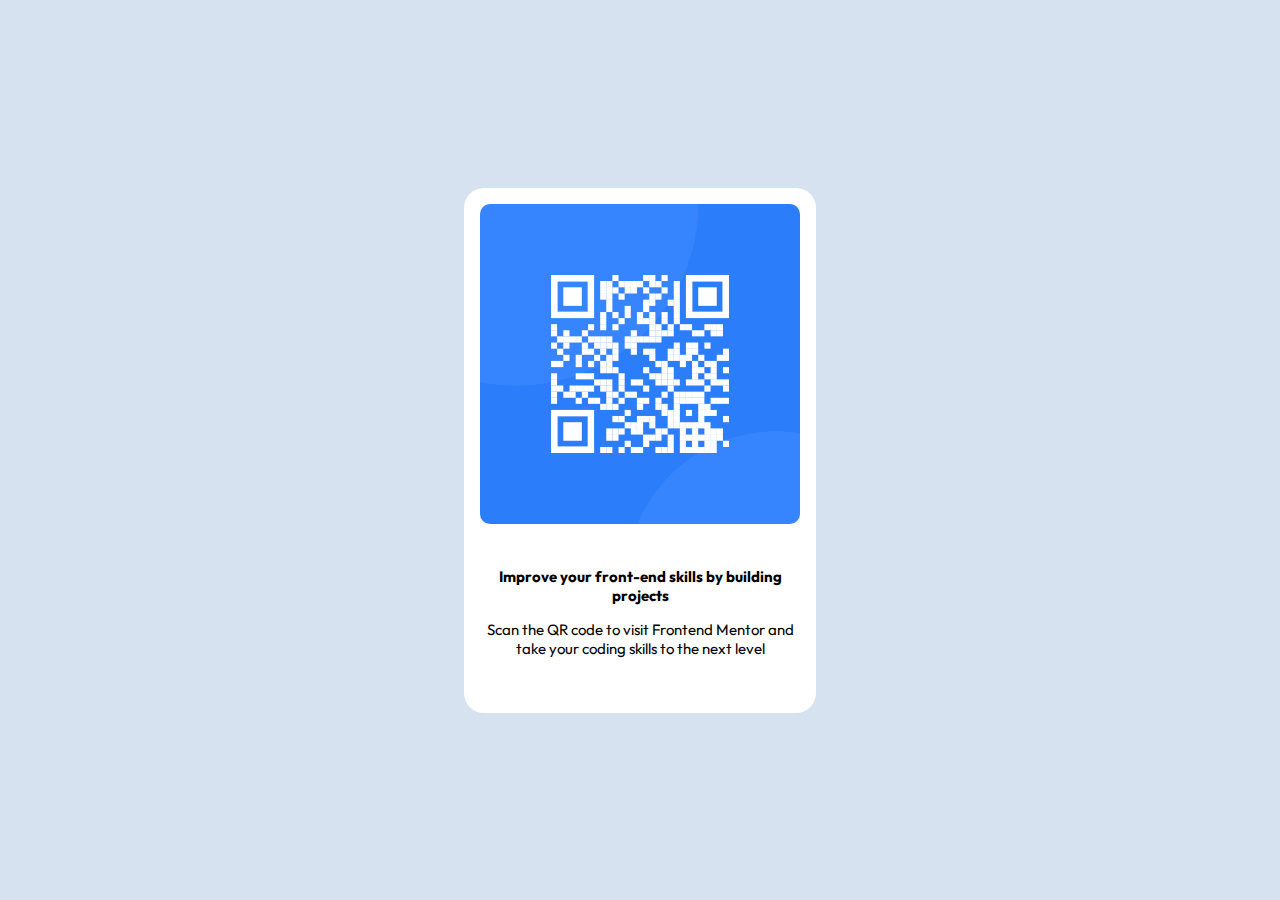
==== index.html @ 48460e38 "Reorganize dir" ====
<!DOCTYPE html>
<html lang="en">
  <head>
    <meta charset="UTF-8" />
    <meta name="viewport" content="width=device-width, initial-scale=1.0" />
    <!-- displays site properly based on user's device -->

    <link
      rel="icon"
      type="image/png"
      sizes="32x32"
      href="./images/favicon-32x32.png"
    />
    <link rel="stylesheet" href="./styles.css" />
    <link rel="preconnect" href="https://fonts.googleapis.com" />
    <link rel="preconnect" href="https://fonts.gstatic.com" crossorigin />
    <link
      href="https://fonts.googleapis.com/css2?family=Outfit:wght@100..900&display=swap"
      rel="stylesheet"
    />
    <title>Frontend Mentor | QR code component</title>
  </head>
  <body>
    <div class="container">
      <section class="qr-code">
        <img src="./images/image-qr-code.png" alt="qr-code" />
      </section>
      <section class="qr-text">
        <p class="heading">Improve your front-end skills by building projects</p>
        <p class="info">
          Scan the QR code to visit Frontend Mentor and take your coding skills
          to the next level
        </p>
      </section>
    </div>
  </body>
  <!-- <footer class="attribution">
    Challenge by
    <a href="https://www.frontendmentor.io?ref=challenge" target="_blank"
      >Frontend Mentor</a
    >. Coded by <a href="#">Williams Akanni</a>. -->
  </footer>
</html>
---- styles.css ----
:root {
  --Slate-300: hsl(212, 45%, 89%);
  --Slate-500: hsl(216, 15%, 48%);
  --Slate-900: hsl(218, 44%, 22%);
  --White: hsl(0, 0%, 100%);
}

body {
  margin: 0;
  padding: 0;
  font-family: "Outfit", sans-serif;
  font-size: 15px;
  background-color: var(--Slate-300);
  min-height: 100vh;
  display: flex;
  justify-content: center;
  align-items: center;
}
.attribution {
  font-size: 11px;
  text-align: center;
}
.attribution a {
  color: hsl(228, 45%, 44%);
}
p {
  text-align: center;
  font-weight: 400;
}
p.heading {
  font-weight: 700;
}

.qr-code {
  height: 100%;
  width: 100%;
}

img {
  height: 100%;
  width: 100%;
  border-radius: 10px;
}

.container {
  max-width: 320px;
  max-height: 499px;
  border-radius: 20px;
  background-color: var(--White);
  display: flex;
  flex-direction: column;
  padding: 16px 16px 40px 16px;
}

.qr-text {
    margin-top: 24px;
}
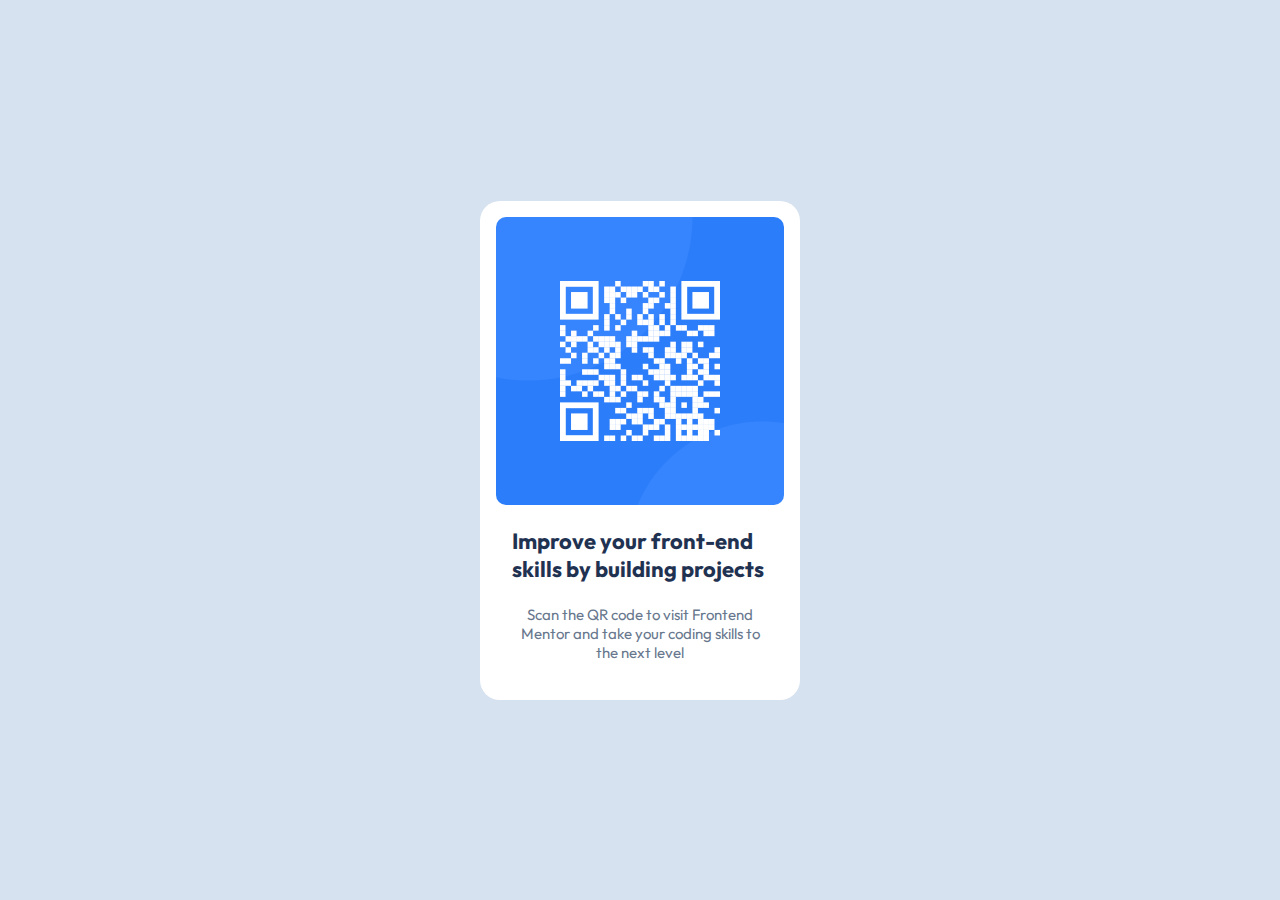
==== commit 4e8c4d83: "Fix sizing issue" ====
--- a/index.html
+++ b/index.html
@@ -22,22 +22,16 @@
   </head>
   <body>
     <div class="container">
-      <section class="qr-code">
-        <img src="./images/image-qr-code.png" alt="qr-code" />
-      </section>
-      <section class="qr-text">
-        <p class="heading">Improve your front-end skills by building projects</p>
+      <img src="./images/image-qr-code.png" alt="qr-code" />
+      <div class="qr-text">
+        <p class="heading">
+          Improve your front-end skills by building projects
+        </p>
         <p class="info">
           Scan the QR code to visit Frontend Mentor and take your coding skills
           to the next level
         </p>
-      </section>
+      </div>
     </div>
   </body>
-  <!-- <footer class="attribution">
-    Challenge by
-    <a href="https://www.frontendmentor.io?ref=challenge" target="_blank"
-      >Frontend Mentor</a
-    >. Coded by <a href="#">Williams Akanni</a>. -->
-  </footer>
 </html>
--- a/styles.css
+++ b/styles.css
@@ -9,7 +9,6 @@
   margin: 0;
   padding: 0;
   font-family: "Outfit", sans-serif;
-  font-size: 15px;
   background-color: var(--Slate-300);
   min-height: 100vh;
   display: flex;
@@ -23,24 +22,6 @@
 .attribution a {
   color: hsl(228, 45%, 44%);
 }
-p {
-  text-align: center;
-  font-weight: 400;
-}
-p.heading {
-  font-weight: 700;
-}
-
-.qr-code {
-  height: 100%;
-  width: 100%;
-}
-
-img {
-  height: 100%;
-  width: 100%;
-  border-radius: 10px;
-}
 
 .container {
   max-width: 320px;
@@ -50,9 +31,34 @@
   display: flex;
   flex-direction: column;
   padding: 16px 16px 40px 16px;
+  box-sizing: border-box;
+}
+
+.qr-code {
+  height: 100%;
+  width: 100%;
+  border: 2px solid red;
+}
+
+img {
+  height: 100%;
+  width: 100%;
+  border-radius: 10px;
 }
 
 .qr-text {
-    margin-top: 24px;
+  padding: 0 16px;
 }
 
+p.heading {
+  font-weight: 700;
+  color: var(--Slate-900);
+  font-size: 22px;
+}
+
+p.info {
+  font-size: 15px;
+  text-align: center;
+  font-weight: 400;
+  color: var(--Slate-500)
+}
